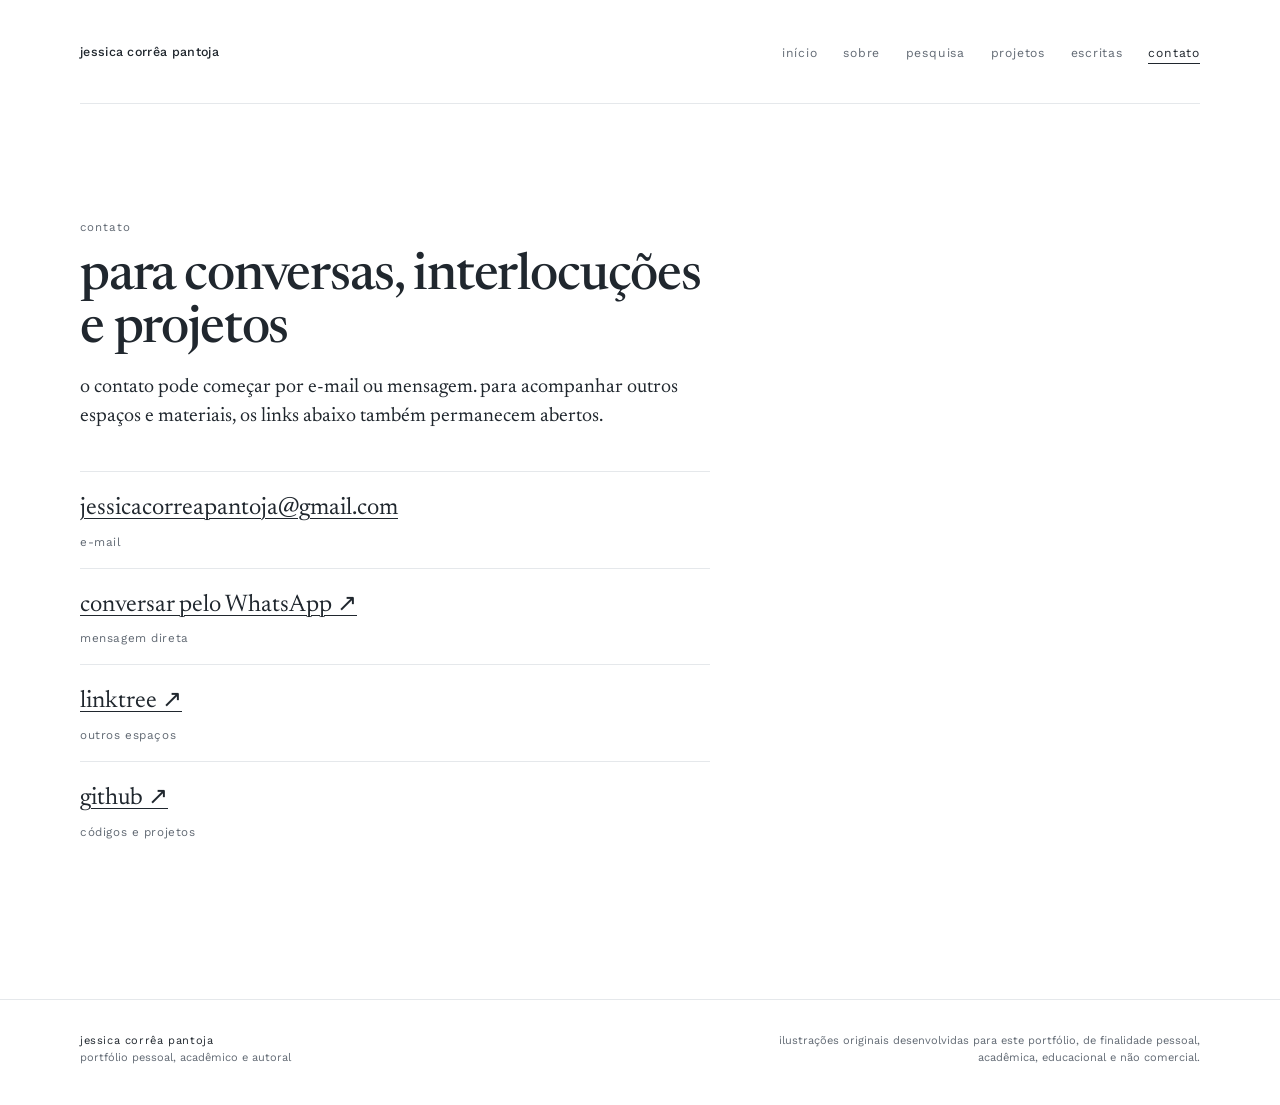
==== portfolio-jessica-correa-publicacao/contato/index.html @ 1dbb88bb "Add files via upload" ====
<!doctype html>
<html lang="pt-BR">
  <head>
    <meta charset="utf-8">
    <meta name="viewport" content="width=device-width, initial-scale=1">
    <meta name="description" content="Contato de Jessica Corrêa Pantoja.">
    <title>contato · jessica corrêa pantoja</title>
    <link rel="stylesheet" href="../assets/css/style.css">
    <script defer src="../assets/js/main.js"></script>
  </head>
  <body>
    <a class="skip-link" href="#conteudo">ir para o conteúdo</a>
    <header class="site-shell site-header">
      <a class="wordmark" href="../">jessica corrêa pantoja</a>
      <button class="nav-toggle" type="button" data-nav-toggle aria-expanded="false" aria-controls="navegacao">menu</button>
      <nav class="site-nav" id="navegacao" data-site-nav aria-label="navegação principal"><ul><li><a href="../">início</a></li><li><a href="../sobre/">sobre</a></li><li><a href="../pesquisa/">pesquisa</a></li><li><a href="../projetos/">projetos</a></li><li><a href="../escritas/">escritas</a></li><li><a href="./" aria-current="page">contato</a></li></ul></nav>
    </header>

    <main id="conteudo" class="site-shell page">
      <div class="contact-block">
        <p class="eyebrow">contato</p>
        <h1>para conversas, interlocuções e projetos</h1>
        <p class="intro">o contato pode começar por e-mail ou mensagem. para acompanhar outros espaços e materiais, os links abaixo também permanecem abertos.</p>
        <ul class="contact-links">
          <li><a href="mailto:jessicacorreapantoja@gmail.com">jessicacorreapantoja@gmail.com</a><span>e-mail</span></li>
          <li><a href="https://wa.me/5511980001003" target="_blank" rel="noreferrer">conversar pelo WhatsApp ↗</a><span>mensagem direta</span></li>
          <li><a href="https://linktr.ee/jssccrr" target="_blank" rel="noreferrer">linktree ↗</a><span>outros espaços</span></li>
          <li><a href="https://github.com/correajessica" target="_blank" rel="noreferrer">github ↗</a><span>códigos e projetos</span></li>
        </ul>
      </div>
    </main>

    <footer class="site-footer"><div class="site-shell footer-grid"><div><p class="footer-title">jessica corrêa pantoja</p><p class="footer-copy">portfólio pessoal, acadêmico e autoral</p></div><p class="credit">ilustrações originais desenvolvidas para este portfólio, de finalidade pessoal, acadêmica, educacional e não comercial.</p></div></footer>
  </body>
</html>
---- portfolio-jessica-correa-publicacao/assets/css/style.css ----
@import url("https://fonts.googleapis.com/css2?family=Newsreader:opsz,wght@6..72,400;6..72,500;6..72,600&family=Work+Sans:wght@400;450;500;600&display=swap");

:root {
  --paper: #ffffff;
  --ink: #20272e;
  --muted: #626a74;
  --line: #e5e8eb;
  --blue: #41617c;
  --rose: #a85e68;
  --ochre: #a8742a;
  --blue-soft: #f5f7f9;
  --serif: "Newsreader", Georgia, serif;
  --sans: "Work Sans", Arial, sans-serif;
  --content: 1120px;
  --reading: 690px;
}

* { box-sizing: border-box; }

html { scroll-behavior: smooth; }

body {
  min-width: 320px;
  margin: 0;
  color: var(--ink);
  background: var(--paper);
  font-family: var(--sans);
  font-size: 16px;
  font-weight: 400;
  line-height: 1.72;
  text-rendering: optimizeLegibility;
}

::selection { color: var(--paper); background: var(--blue); }

a { color: inherit; text-underline-offset: .18em; text-decoration-thickness: 1px; }
a:hover { color: var(--blue); }
a:focus-visible, button:focus-visible {
  outline: 2px solid var(--blue);
  outline-offset: 4px;
}

.skip-link {
  position: fixed;
  z-index: 30;
  top: 10px;
  left: 10px;
  padding: .55rem .8rem;
  color: var(--paper);
  background: var(--ink);
  transform: translateY(-160%);
}
.skip-link:focus { transform: translateY(0); }

.site-shell { width: min(calc(100% - 3rem), var(--content)); margin-inline: auto; }

.site-header {
  display: flex;
  align-items: center;
  justify-content: space-between;
  min-height: 104px;
  border-bottom: 1px solid var(--line);
}

.wordmark {
  font-size: .78rem;
  font-weight: 500;
  letter-spacing: .025em;
  text-decoration: none;
  white-space: nowrap;
}

.nav-toggle {
  display: none;
  border: 0;
  padding: .45rem 0 .45rem .65rem;
  color: var(--ink);
  background: transparent;
  font: 500 .76rem/1 var(--sans);
  letter-spacing: .08em;
  text-transform: lowercase;
}

.site-nav ul {
  display: flex;
  flex-wrap: wrap;
  justify-content: end;
  gap: clamp(.85rem, 2vw, 1.7rem);
  margin: 0;
  padding: 0;
  list-style: none;
}

.site-nav a {
  color: var(--muted);
  font-size: .76rem;
  letter-spacing: .065em;
  text-decoration: none;
}
.site-nav a:hover, .site-nav a[aria-current="page"] { color: var(--ink); }
.site-nav a[aria-current="page"] { border-bottom: 1px solid var(--ink); padding-bottom: .23rem; }

main { min-height: calc(100vh - 275px); }

.page { padding: clamp(4.25rem, 9vw, 7.5rem) 0 clamp(5rem, 11vw, 9.5rem); }
.page--compact { padding-top: clamp(3.5rem, 7vw, 5.5rem); }

.eyebrow, .meta, .kicker {
  margin: 0 0 1rem;
  color: var(--muted);
  font-size: .72rem;
  letter-spacing: .085em;
  line-height: 1.4;
  text-transform: lowercase;
}

h1, h2, h3, p { margin-top: 0; }
h1, h2, h3 { font-family: var(--serif); font-weight: 500; letter-spacing: -.023em; }
h1 { max-width: 780px; margin-bottom: 1.1rem; font-size: clamp(2.15rem, 4vw, 3.55rem); line-height: 1.02; }
h2 { margin-bottom: .9rem; font-size: clamp(1.6rem, 2.7vw, 2.2rem); line-height: 1.08; }
h3 { margin-bottom: .52rem; font-size: clamp(1.35rem, 2.2vw, 1.72rem); line-height: 1.16; }

.lede { max-width: 625px; margin-bottom: 0; font-family: var(--serif); font-size: clamp(1.27rem, 2.2vw, 1.62rem); line-height: 1.36; }
.intro { max-width: var(--reading); font-family: var(--serif); font-size: 1.24rem; line-height: 1.45; }
.prose { max-width: var(--reading); }
.prose p + p { margin-top: 1.25rem; }

.page-heading--illustrated {
  display: grid;
  grid-template-columns: minmax(0, 1fr) minmax(190px, .4fr);
  gap: clamp(1.5rem, 5vw, 5rem);
  align-items: end;
}
.page-heading--illustrated .intro { margin-bottom: 0; }
.page-illustration { width: min(100%, 275px); margin: 0; justify-self: end; }
.page-illustration--research { width: min(100%, 295px); }
.page-illustration img, .about-cat { display: block; width: 100%; height: auto; }

.home { display: grid; align-content: center; min-height: calc(100vh - 104px); padding: 7vh 0 13vh; }
.home .eyebrow { margin-bottom: 1.2rem; }
.home__links { display: flex; flex-wrap: wrap; gap: 1.25rem; margin-top: 2.5rem; }
.text-link { color: var(--blue); font-size: .79rem; letter-spacing: .045em; }

.section-rule { width: 100%; height: 1px; margin: clamp(3rem, 7vw, 5.4rem) 0; background: var(--line); }

.split-intro { display: grid; grid-template-columns: minmax(0, 1.05fr) minmax(260px, .65fr); gap: clamp(2.5rem, 8vw, 8rem); align-items: start; }
.about-aside { display: grid; justify-items: start; gap: 1.5rem; }
.portrait { width: min(100%, 245px); margin: .2rem 0 0; }
.portrait img { display: block; width: 100%; aspect-ratio: 1 / 1; object-fit: cover; object-position: 50% 35%; filter: saturate(.92); }
.portrait figcaption { margin-top: .75rem; color: var(--muted); font-size: .68rem; letter-spacing: .055em; }
.about-cat { width: 120px; }

.research-focus { display: grid; grid-template-columns: minmax(0, 1fr) minmax(260px, .65fr); gap: clamp(2.5rem, 8vw, 7rem); align-items: end; padding: clamp(2.3rem, 5vw, 4rem) 0; border-top: 1px solid var(--line); border-bottom: 1px solid var(--line); }
.research-focus h2 { max-width: 650px; }
.research-focus p { margin-bottom: 0; }
.funding-note { max-width: 290px; margin: 0; color: var(--blue); font-size: .78rem; line-height: 1.55; }
.themes { display: flex; flex-wrap: wrap; gap: .6rem 1.2rem; max-width: 820px; margin: 1.8rem 0 0; padding: 0; list-style: none; }
.themes li { color: var(--muted); font-size: .77rem; letter-spacing: .04em; }

.profile-links { display: flex; flex-wrap: wrap; gap: .75rem 1.5rem; max-width: 760px; margin: 1.6rem 0 0; padding: 0; list-style: none; }
.profile-links a { color: var(--blue); font-size: .79rem; }

.project-list, .publication-list { margin: 0; padding: 0; list-style: none; }
.project, .publication { display: grid; grid-template-columns: 72px minmax(0, 1fr); gap: 1.4rem; padding: clamp(2rem, 4vw, 3.3rem) 0; border-top: 1px solid var(--line); }
.project__number, .publication__number { color: var(--muted); font-size: .72rem; letter-spacing: .075em; }
.project p, .publication p { max-width: 650px; margin-bottom: 1.1rem; }
.project__link, .publication__link { color: var(--blue); font-size: .79rem; letter-spacing: .03em; }
.project__links { display: flex; flex-wrap: wrap; gap: .6rem 1.15rem; margin-bottom: 0 !important; }

.quote-block { max-width: 790px; margin: 0 0 clamp(3.5rem, 8vw, 6rem); padding: 0 0 0 clamp(1.2rem, 4vw, 3rem); border-left: 1px solid var(--blue); }
.quote-block blockquote { margin: 0 0 1rem; font-family: var(--serif); font-size: clamp(1.65rem, 3.7vw, 2.8rem); line-height: 1.12; }
.quote-block cite { color: var(--muted); font-size: .78rem; font-style: normal; }

.poetry { max-width: 720px; padding: clamp(5rem, 14vw, 10rem) 0 clamp(2rem, 5vw, 4rem); }
.poetry .meta { margin-bottom: 1.35rem; }
.poetry p { max-width: 520px; color: var(--muted); }

.contact-block { max-width: 630px; }
.contact-links { margin: 2.5rem 0 0; padding: 0; list-style: none; }
.contact-links li { padding: 1rem 0; border-top: 1px solid var(--line); }
.contact-links a { font-family: var(--serif); font-size: clamp(1.18rem, 2.4vw, 1.5rem); }
.contact-links span { display: block; margin-top: .15rem; color: var(--muted); font-size: .73rem; letter-spacing: .05em; }

.site-footer { border-top: 1px solid var(--line); }
.footer-grid { display: grid; grid-template-columns: 1.1fr .8fr; gap: 2rem; padding: 2rem 0 2.4rem; }
.footer-title, .footer-copy, .credit { margin: 0; font-size: .69rem; line-height: 1.6; }
.footer-title { letter-spacing: .055em; }
.footer-copy, .credit { color: var(--muted); }
.credit { max-width: 525px; text-align: right; }
.credit a { color: inherit; }

@media (max-width: 680px) {
  .site-shell { width: min(calc(100% - 2.2rem), var(--content)); }
  .site-header { min-height: 82px; position: relative; }
  .nav-toggle { display: inline-block; }
  .site-nav { display: none; position: absolute; z-index: 10; top: calc(100% + 1px); right: 0; left: 0; padding: 1.2rem 0 1.5rem; background: var(--paper); border-bottom: 1px solid var(--line); }
  .site-nav[data-open="true"] { display: block; }
  .site-nav ul { display: grid; gap: .9rem; }
  .site-nav a { font-size: .78rem; }
  .home { min-height: calc(100vh - 82px); padding-bottom: 12vh; }
  .split-intro, .research-focus, .page-heading--illustrated { grid-template-columns: 1fr; }
  .portrait { order: -1; width: 190px; }
  .page-illustration { width: min(100%, 220px); margin-top: 1rem; justify-self: start; }
  .project, .publication { grid-template-columns: 1fr; gap: .6rem; }
  .footer-grid { grid-template-columns: 1fr; gap: 1.2rem; }
  .credit { text-align: left; }
}

@media (prefers-reduced-motion: reduce) { html { scroll-behavior: auto; } }
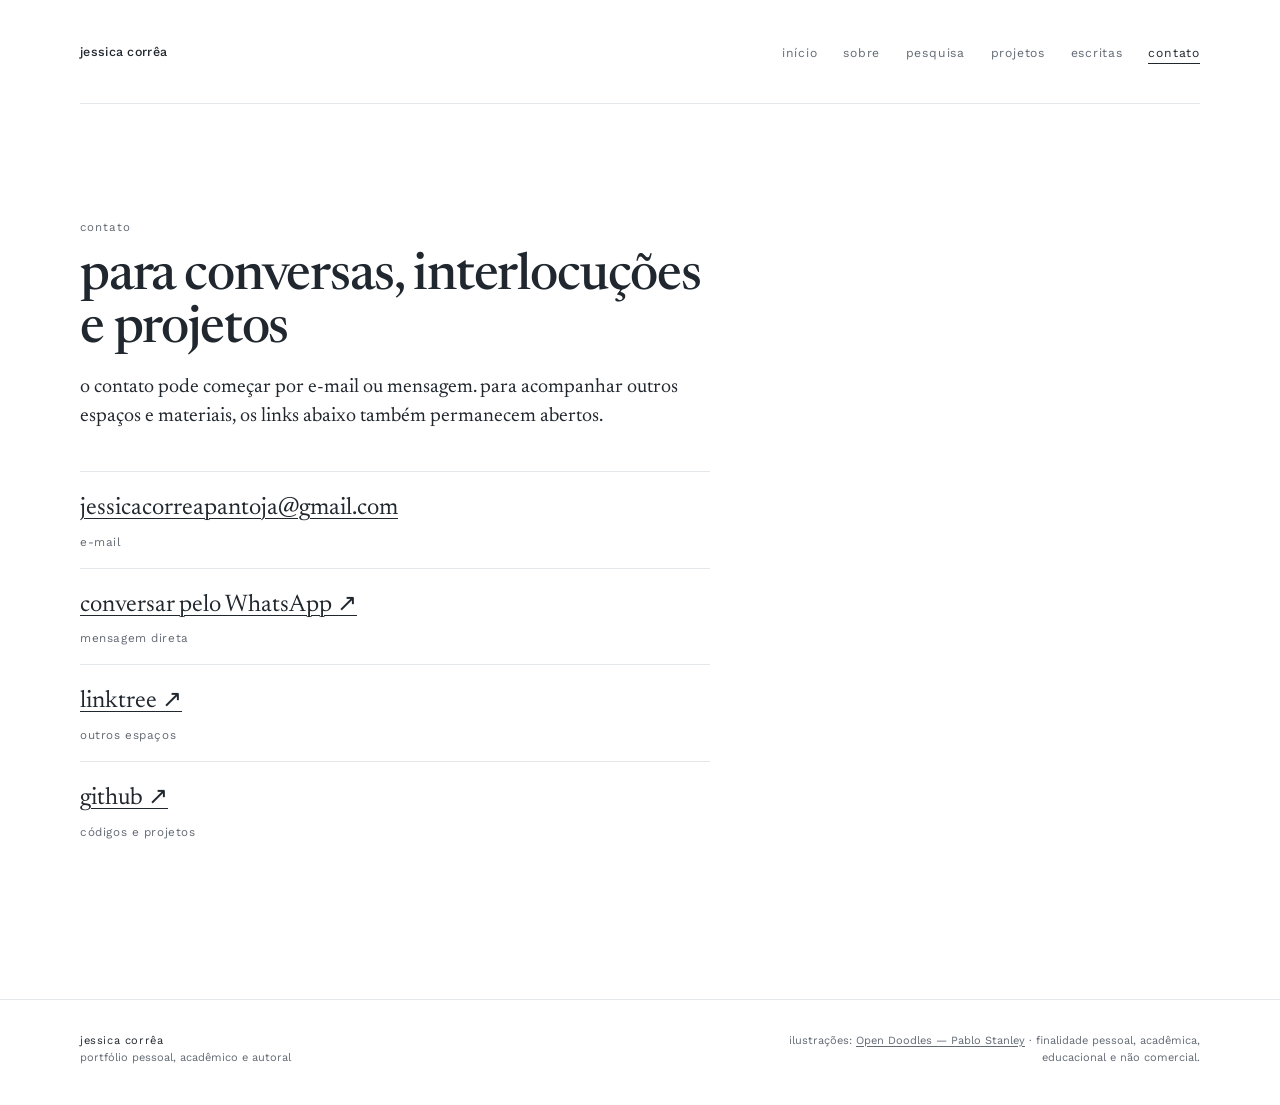
==== commit 91e1e68a: "Atualiza ilustrações e nome público do portfólio" ====
--- a/portfolio-jessica-correa-publicacao/contato/index.html
+++ b/portfolio-jessica-correa-publicacao/contato/index.html
@@ -3,15 +3,15 @@
   <head>
     <meta charset="utf-8">
     <meta name="viewport" content="width=device-width, initial-scale=1">
-    <meta name="description" content="Contato de Jessica Corrêa Pantoja.">
-    <title>contato · jessica corrêa pantoja</title>
+    <meta name="description" content="Contato de Jessica Corrêa.">
+    <title>contato · jessica corrêa</title>
     <link rel="stylesheet" href="../assets/css/style.css">
     <script defer src="../assets/js/main.js"></script>
   </head>
   <body>
     <a class="skip-link" href="#conteudo">ir para o conteúdo</a>
     <header class="site-shell site-header">
-      <a class="wordmark" href="../">jessica corrêa pantoja</a>
+      <a class="wordmark" href="../">jessica corrêa</a>
       <button class="nav-toggle" type="button" data-nav-toggle aria-expanded="false" aria-controls="navegacao">menu</button>
       <nav class="site-nav" id="navegacao" data-site-nav aria-label="navegação principal"><ul><li><a href="../">início</a></li><li><a href="../sobre/">sobre</a></li><li><a href="../pesquisa/">pesquisa</a></li><li><a href="../projetos/">projetos</a></li><li><a href="../escritas/">escritas</a></li><li><a href="./" aria-current="page">contato</a></li></ul></nav>
     </header>
@@ -30,6 +30,6 @@
       </div>
     </main>
 
-    <footer class="site-footer"><div class="site-shell footer-grid"><div><p class="footer-title">jessica corrêa pantoja</p><p class="footer-copy">portfólio pessoal, acadêmico e autoral</p></div><p class="credit">ilustrações originais desenvolvidas para este portfólio, de finalidade pessoal, acadêmica, educacional e não comercial.</p></div></footer>
+    <footer class="site-footer"><div class="site-shell footer-grid"><div><p class="footer-title">jessica corrêa</p><p class="footer-copy">portfólio pessoal, acadêmico e autoral</p></div><p class="credit">ilustrações: <a href="https://www.opendoodles.com/" target="_blank" rel="noreferrer">Open Doodles — Pablo Stanley</a> · finalidade pessoal, acadêmica, educacional e não comercial.</p></div></footer>
   </body>
 </html>
--- a/portfolio-jessica-correa-publicacao/assets/css/style.css
+++ b/portfolio-jessica-correa-publicacao/assets/css/style.css
@@ -134,7 +134,7 @@
 .page-heading--illustrated .intro { margin-bottom: 0; }
 .page-illustration { width: min(100%, 275px); margin: 0; justify-self: end; }
 .page-illustration--research { width: min(100%, 295px); }
-.page-illustration img, .about-cat { display: block; width: 100%; height: auto; }
+.page-illustration img, .about-illustration { display: block; width: 100%; height: auto; }
 
 .home { display: grid; align-content: center; min-height: calc(100vh - 104px); padding: 7vh 0 13vh; }
 .home .eyebrow { margin-bottom: 1.2rem; }
@@ -148,7 +148,7 @@
 .portrait { width: min(100%, 245px); margin: .2rem 0 0; }
 .portrait img { display: block; width: 100%; aspect-ratio: 1 / 1; object-fit: cover; object-position: 50% 35%; filter: saturate(.92); }
 .portrait figcaption { margin-top: .75rem; color: var(--muted); font-size: .68rem; letter-spacing: .055em; }
-.about-cat { width: 120px; }
+.about-illustration { width: 158px; }
 
 .research-focus { display: grid; grid-template-columns: minmax(0, 1fr) minmax(260px, .65fr); gap: clamp(2.5rem, 8vw, 7rem); align-items: end; padding: clamp(2.3rem, 5vw, 4rem) 0; border-top: 1px solid var(--line); border-bottom: 1px solid var(--line); }
 .research-focus h2 { max-width: 650px; }
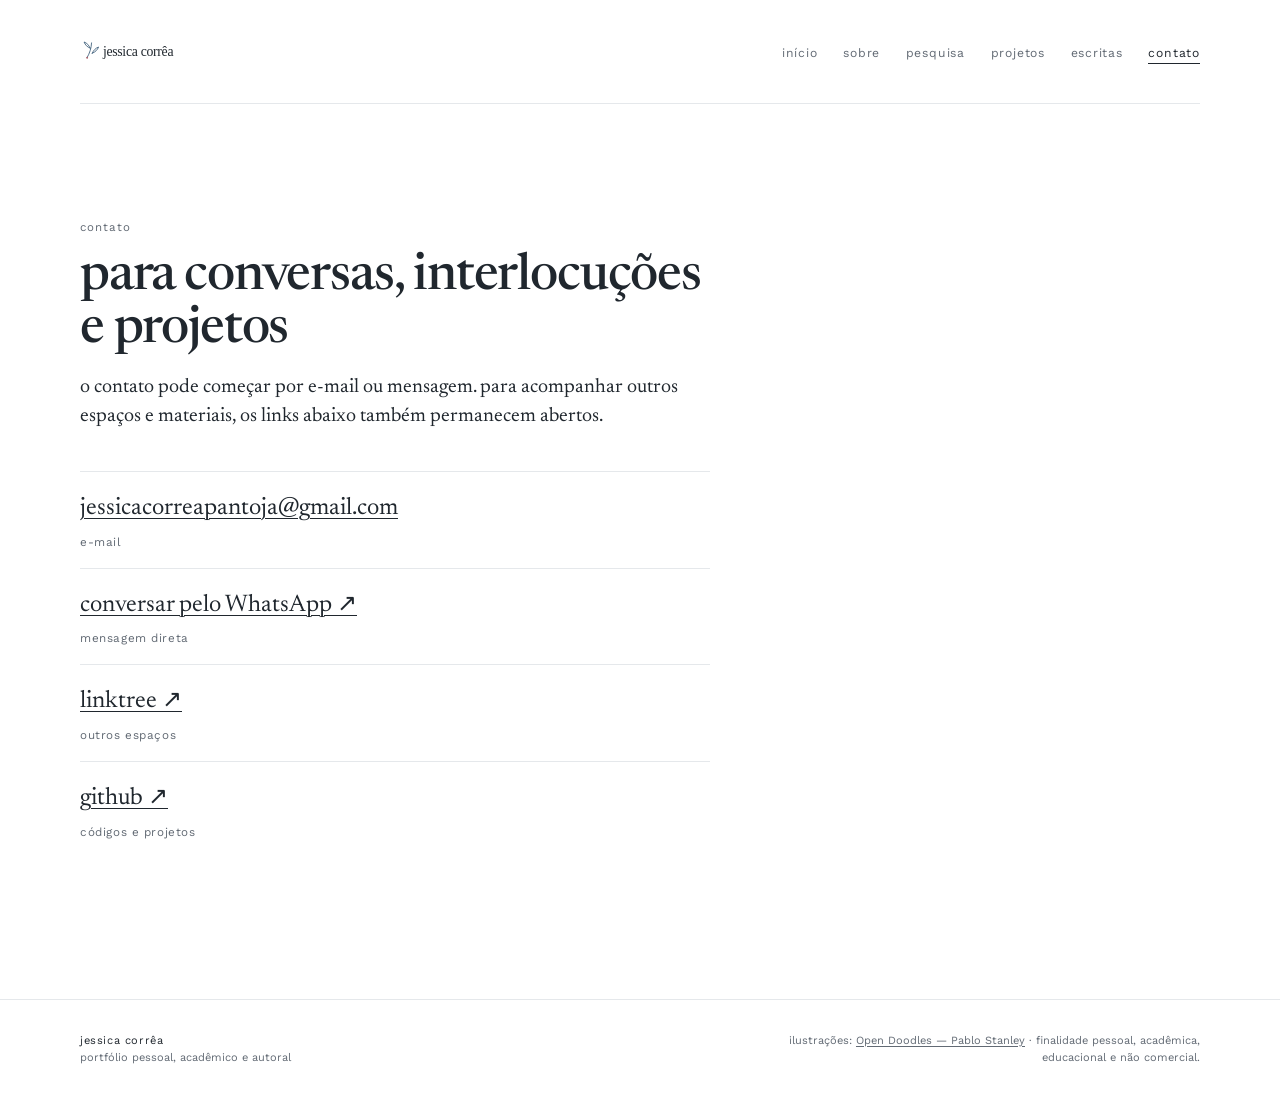
==== commit d569760c: "Aprimora identidade visual e compartilhamento" ====
--- a/portfolio-jessica-correa-publicacao/contato/index.html
+++ b/portfolio-jessica-correa-publicacao/contato/index.html
@@ -3,15 +3,32 @@
   <head>
     <meta charset="utf-8">
     <meta name="viewport" content="width=device-width, initial-scale=1">
-    <meta name="description" content="Contato de Jessica Corrêa.">
+    <meta name="description" content="Contato de jessica corrêa.">
     <title>contato · jessica corrêa</title>
+    <link rel="canonical" href="https://portfolio-jessica-correa.jessicacorreapantoja.workers.dev/contato/">
+    <link rel="icon" type="image/svg+xml" href="../assets/images/favicon.svg">
+    <meta property="og:type" content="website">
+    <meta property="og:locale" content="pt_BR">
+    <meta property="og:site_name" content="jessica corrêa">
+    <meta property="og:title" content="contato · jessica corrêa">
+    <meta property="og:description" content="para conversas, interlocuções e projetos.">
+    <meta property="og:url" content="https://portfolio-jessica-correa.jessicacorreapantoja.workers.dev/contato/">
+    <meta property="og:image" content="https://portfolio-jessica-correa.jessicacorreapantoja.workers.dev/assets/images/og-jessica-correa.png">
+    <meta property="og:image:type" content="image/png">
+    <meta property="og:image:width" content="1200">
+    <meta property="og:image:height" content="630">
+    <meta property="og:image:alt" content="jessica corrêa — pesquisa, educação, saúde e tecnologia.">
+    <meta name="twitter:card" content="summary_large_image">
+    <meta name="twitter:title" content="contato · jessica corrêa">
+    <meta name="twitter:description" content="para conversas, interlocuções e projetos.">
+    <meta name="twitter:image" content="https://portfolio-jessica-correa.jessicacorreapantoja.workers.dev/assets/images/og-jessica-correa.png">
     <link rel="stylesheet" href="../assets/css/style.css">
     <script defer src="../assets/js/main.js"></script>
   </head>
   <body>
     <a class="skip-link" href="#conteudo">ir para o conteúdo</a>
     <header class="site-shell site-header">
-      <a class="wordmark" href="../">jessica corrêa</a>
+      <a class="wordmark" href="../" aria-label="jessica corrêa"><img class="brand-logo" src="../assets/images/logo-jessica-correa.svg" alt="jessica corrêa"></a>
       <button class="nav-toggle" type="button" data-nav-toggle aria-expanded="false" aria-controls="navegacao">menu</button>
       <nav class="site-nav" id="navegacao" data-site-nav aria-label="navegação principal"><ul><li><a href="../">início</a></li><li><a href="../sobre/">sobre</a></li><li><a href="../pesquisa/">pesquisa</a></li><li><a href="../projetos/">projetos</a></li><li><a href="../escritas/">escritas</a></li><li><a href="./" aria-current="page">contato</a></li></ul></nav>
     </header>
--- a/portfolio-jessica-correa-publicacao/assets/css/style.css
+++ b/portfolio-jessica-correa-publicacao/assets/css/style.css
@@ -63,12 +63,13 @@
 }
 
 .wordmark {
-  font-size: .78rem;
-  font-weight: 500;
-  letter-spacing: .025em;
+  display: inline-flex;
+  align-items: center;
+  line-height: 0;
   text-decoration: none;
   white-space: nowrap;
 }
+.brand-logo { display: block; width: 178px; height: auto; }
 
 .nav-toggle {
   display: none;
@@ -134,21 +135,26 @@
 .page-heading--illustrated .intro { margin-bottom: 0; }
 .page-illustration { width: min(100%, 275px); margin: 0; justify-self: end; }
 .page-illustration--research { width: min(100%, 295px); }
+.page-illustration--writing { width: min(100%, 158px); margin-bottom: .15rem; }
 .page-illustration img, .about-illustration { display: block; width: 100%; height: auto; }
 
-.home { display: grid; align-content: center; min-height: calc(100vh - 104px); padding: 7vh 0 13vh; }
+.home { display: grid; grid-template-columns: minmax(0, 1.08fr) minmax(250px, .55fr); gap: clamp(2.4rem, 8vw, 8rem); align-content: center; min-height: calc(100vh - 104px); padding: 7vh 0 13vh; }
+.home__content { max-width: 700px; }
 .home .eyebrow { margin-bottom: 1.2rem; }
 .home__links { display: flex; flex-wrap: wrap; gap: 1.25rem; margin-top: 2.5rem; }
+.home__visual { position: relative; align-self: center; min-height: 330px; }
+.home__plant, .home__cup { position: absolute; display: block; width: auto; height: auto; filter: brightness(1.1) contrast(1.03); }
+.home__plant { right: 1.5rem; bottom: .15rem; width: min(100%, 225px); }
+.home__cup { left: 0; bottom: 1rem; width: min(52%, 135px); transform: rotate(-4deg); }
 .text-link { color: var(--blue); font-size: .79rem; letter-spacing: .045em; }
 
 .section-rule { width: 100%; height: 1px; margin: clamp(3rem, 7vw, 5.4rem) 0; background: var(--line); }
 
-.split-intro { display: grid; grid-template-columns: minmax(0, 1.05fr) minmax(260px, .65fr); gap: clamp(2.5rem, 8vw, 8rem); align-items: start; }
-.about-aside { display: grid; justify-items: start; gap: 1.5rem; }
 .portrait { width: min(100%, 245px); margin: .2rem 0 0; }
 .portrait img { display: block; width: 100%; aspect-ratio: 1 / 1; object-fit: cover; object-position: 50% 35%; filter: saturate(.92); }
 .portrait figcaption { margin-top: .75rem; color: var(--muted); font-size: .68rem; letter-spacing: .055em; }
-.about-illustration { width: 158px; }
+.prose--about { max-width: 740px; }
+.portrait--after-text { margin-top: clamp(2.8rem, 6vw, 4.5rem); }
 
 .research-focus { display: grid; grid-template-columns: minmax(0, 1fr) minmax(260px, .65fr); gap: clamp(2.5rem, 8vw, 7rem); align-items: end; padding: clamp(2.3rem, 5vw, 4rem) 0; border-top: 1px solid var(--line); border-bottom: 1px solid var(--line); }
 .research-focus h2 { max-width: 650px; }
@@ -197,10 +203,14 @@
   .site-nav[data-open="true"] { display: block; }
   .site-nav ul { display: grid; gap: .9rem; }
   .site-nav a { font-size: .78rem; }
-  .home { min-height: calc(100vh - 82px); padding-bottom: 12vh; }
-  .split-intro, .research-focus, .page-heading--illustrated { grid-template-columns: 1fr; }
-  .portrait { order: -1; width: 190px; }
+  .home { grid-template-columns: 1fr; gap: 1.35rem; min-height: calc(100vh - 82px); padding-bottom: 12vh; }
+  .home__visual { min-height: 210px; max-width: 255px; margin-left: auto; }
+  .home__plant { right: .2rem; width: 165px; }
+  .home__cup { left: 0; bottom: .55rem; width: 96px; }
+  .research-focus, .page-heading--illustrated { grid-template-columns: 1fr; }
+  .portrait { width: 190px; }
   .page-illustration { width: min(100%, 220px); margin-top: 1rem; justify-self: start; }
+  .page-illustration--writing { width: min(100%, 125px); margin-top: .4rem; }
   .project, .publication { grid-template-columns: 1fr; gap: .6rem; }
   .footer-grid { grid-template-columns: 1fr; gap: 1.2rem; }
   .credit { text-align: left; }
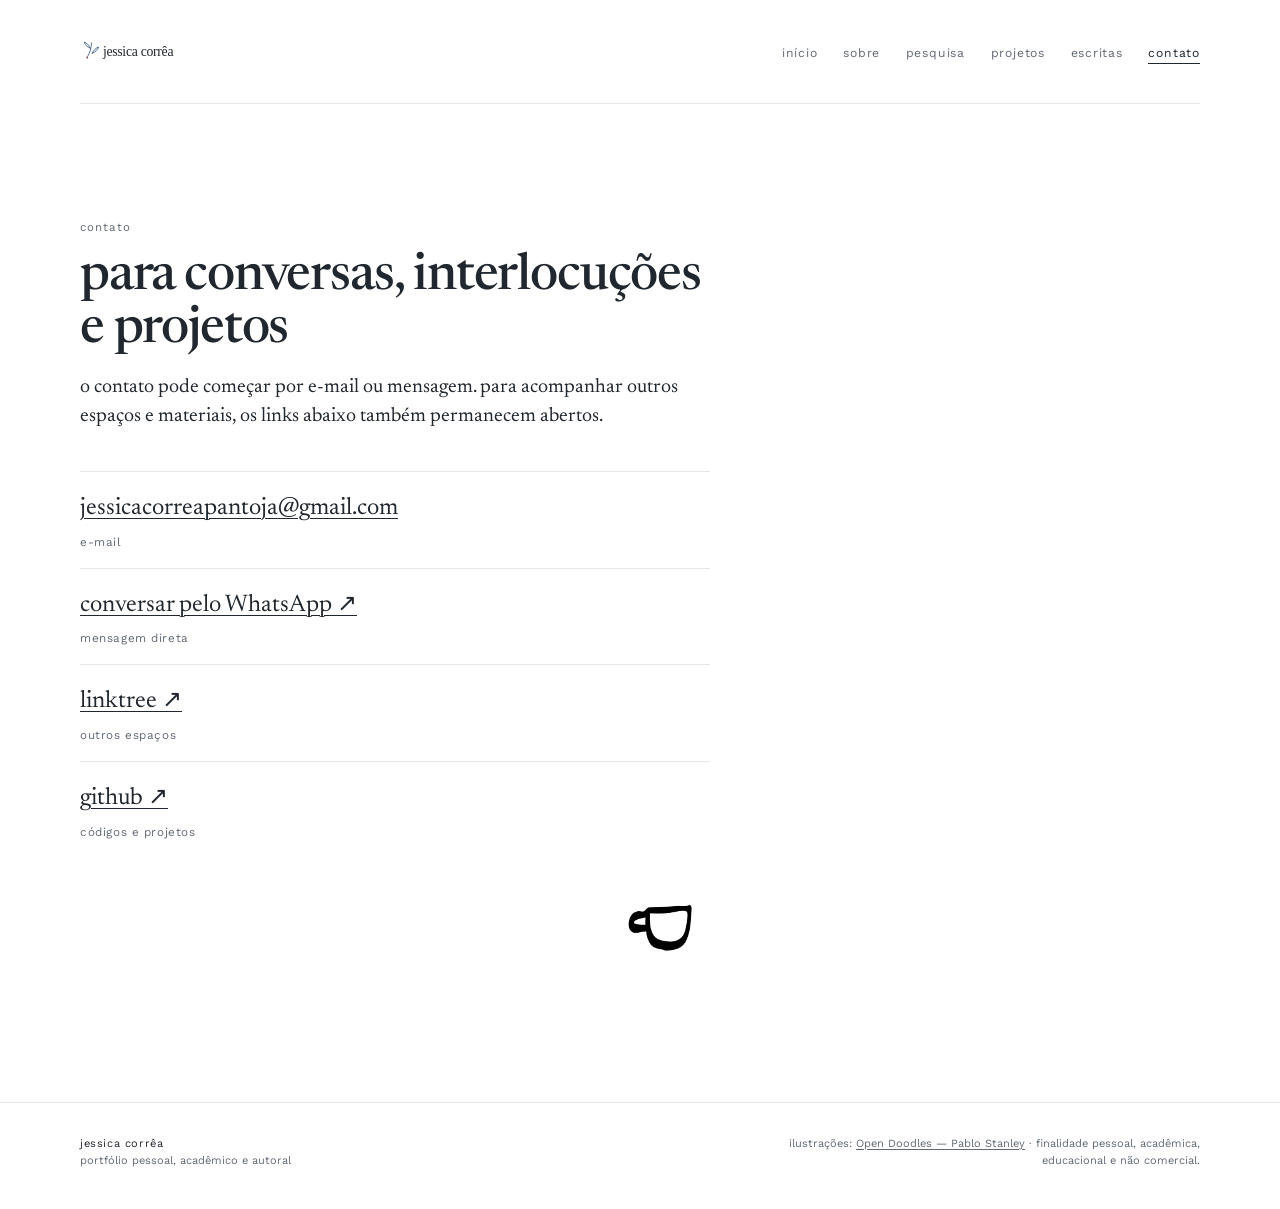
==== commit 62ad0865: "Ajusta ilustrações e composição visual" ====
--- a/portfolio-jessica-correa-publicacao/contato/index.html
+++ b/portfolio-jessica-correa-publicacao/contato/index.html
@@ -44,6 +44,7 @@
           <li><a href="https://linktr.ee/jssccrr" target="_blank" rel="noreferrer">linktree ↗</a><span>outros espaços</span></li>
           <li><a href="https://github.com/correajessica" target="_blank" rel="noreferrer">github ↗</a><span>códigos e projetos</span></li>
         </ul>
+        <figure class="contact-cup" aria-hidden="true"><img src="../assets/images/doodle-xicara.png" alt=""></figure>
       </div>
     </main>
 
--- a/portfolio-jessica-correa-publicacao/assets/css/style.css
+++ b/portfolio-jessica-correa-publicacao/assets/css/style.css
@@ -135,26 +135,28 @@
 .page-heading--illustrated .intro { margin-bottom: 0; }
 .page-illustration { width: min(100%, 275px); margin: 0; justify-self: end; }
 .page-illustration--research { width: min(100%, 295px); }
-.page-illustration--writing { width: min(100%, 158px); margin-bottom: .15rem; }
+.page-heading--writing { grid-template-columns: minmax(0, 690px) minmax(180px, 225px); gap: clamp(1.5rem, 4vw, 3.5rem); max-width: 980px; }
+.page-heading--writing .page-illustration--writing { width: min(100%, 220px); margin-bottom: .1rem; justify-self: start; }
 .page-illustration img, .about-illustration { display: block; width: 100%; height: auto; }
 
 .home { display: grid; grid-template-columns: minmax(0, 1.08fr) minmax(250px, .55fr); gap: clamp(2.4rem, 8vw, 8rem); align-content: center; min-height: calc(100vh - 104px); padding: 7vh 0 13vh; }
 .home__content { max-width: 700px; }
 .home .eyebrow { margin-bottom: 1.2rem; }
 .home__links { display: flex; flex-wrap: wrap; gap: 1.25rem; margin-top: 2.5rem; }
-.home__visual { position: relative; align-self: center; min-height: 330px; }
-.home__plant, .home__cup { position: absolute; display: block; width: auto; height: auto; filter: brightness(1.1) contrast(1.03); }
-.home__plant { right: 1.5rem; bottom: .15rem; width: min(100%, 225px); }
-.home__cup { left: 0; bottom: 1rem; width: min(52%, 135px); transform: rotate(-4deg); }
+.home__visual { align-self: center; margin: 0; }
+.home__reading { width: min(100%, 355px); justify-self: end; }
+.home__reading img { display: block; width: 100%; height: auto; }
 .text-link { color: var(--blue); font-size: .79rem; letter-spacing: .045em; }
 
 .section-rule { width: 100%; height: 1px; margin: clamp(3rem, 7vw, 5.4rem) 0; background: var(--line); }
 
-.portrait { width: min(100%, 245px); margin: .2rem 0 0; }
+.portrait { width: min(100%, 260px); margin: .2rem 0 0; }
 .portrait img { display: block; width: 100%; aspect-ratio: 1 / 1; object-fit: cover; object-position: 50% 35%; filter: saturate(.92); }
 .portrait figcaption { margin-top: .75rem; color: var(--muted); font-size: .68rem; letter-spacing: .055em; }
 .prose--about { max-width: 740px; }
-.portrait--after-text { margin-top: clamp(2.8rem, 6vw, 4.5rem); }
+.about-closing { display: grid; grid-template-columns: 260px minmax(150px, 215px); align-items: end; gap: clamp(2.2rem, 7vw, 6rem); margin-top: clamp(2.8rem, 6vw, 4.5rem); }
+.portrait--after-text { margin-top: 0; }
+.about-levitating { display: block; width: min(100%, 210px); height: auto; margin-bottom: 1.25rem; }
 
 .research-focus { display: grid; grid-template-columns: minmax(0, 1fr) minmax(260px, .65fr); gap: clamp(2.5rem, 8vw, 7rem); align-items: end; padding: clamp(2.3rem, 5vw, 4rem) 0; border-top: 1px solid var(--line); border-bottom: 1px solid var(--line); }
 .research-focus h2 { max-width: 650px; }
@@ -186,6 +188,8 @@
 .contact-links li { padding: 1rem 0; border-top: 1px solid var(--line); }
 .contact-links a { font-family: var(--serif); font-size: clamp(1.18rem, 2.4vw, 1.5rem); }
 .contact-links span { display: block; margin-top: .15rem; color: var(--muted); font-size: .73rem; letter-spacing: .05em; }
+.contact-cup { width: 94px; margin: 2.15rem 0 0 auto; }
+.contact-cup img { display: block; width: 100%; height: auto; filter: brightness(1.1) contrast(1.03); }
 
 .site-footer { border-top: 1px solid var(--line); }
 .footer-grid { display: grid; grid-template-columns: 1.1fr .8fr; gap: 2rem; padding: 2rem 0 2.4rem; }
@@ -204,13 +208,15 @@
   .site-nav ul { display: grid; gap: .9rem; }
   .site-nav a { font-size: .78rem; }
   .home { grid-template-columns: 1fr; gap: 1.35rem; min-height: calc(100vh - 82px); padding-bottom: 12vh; }
-  .home__visual { min-height: 210px; max-width: 255px; margin-left: auto; }
-  .home__plant { right: .2rem; width: 165px; }
-  .home__cup { left: 0; bottom: .55rem; width: 96px; }
+  .home__visual { width: min(100%, 280px); margin-left: auto; }
   .research-focus, .page-heading--illustrated { grid-template-columns: 1fr; }
+  .page-heading--writing { max-width: 100%; }
   .portrait { width: 190px; }
+  .about-closing { grid-template-columns: minmax(0, 190px) minmax(0, 125px); gap: clamp(.75rem, 4vw, 1.25rem); }
+  .about-levitating { width: 125px; margin-bottom: .8rem; }
   .page-illustration { width: min(100%, 220px); margin-top: 1rem; justify-self: start; }
-  .page-illustration--writing { width: min(100%, 125px); margin-top: .4rem; }
+  .page-heading--writing .page-illustration--writing { width: min(100%, 205px); margin-top: 1.1rem; }
+  .contact-cup { width: 82px; margin-top: 1.8rem; }
   .project, .publication { grid-template-columns: 1fr; gap: .6rem; }
   .footer-grid { grid-template-columns: 1fr; gap: 1.2rem; }
   .credit { text-align: left; }
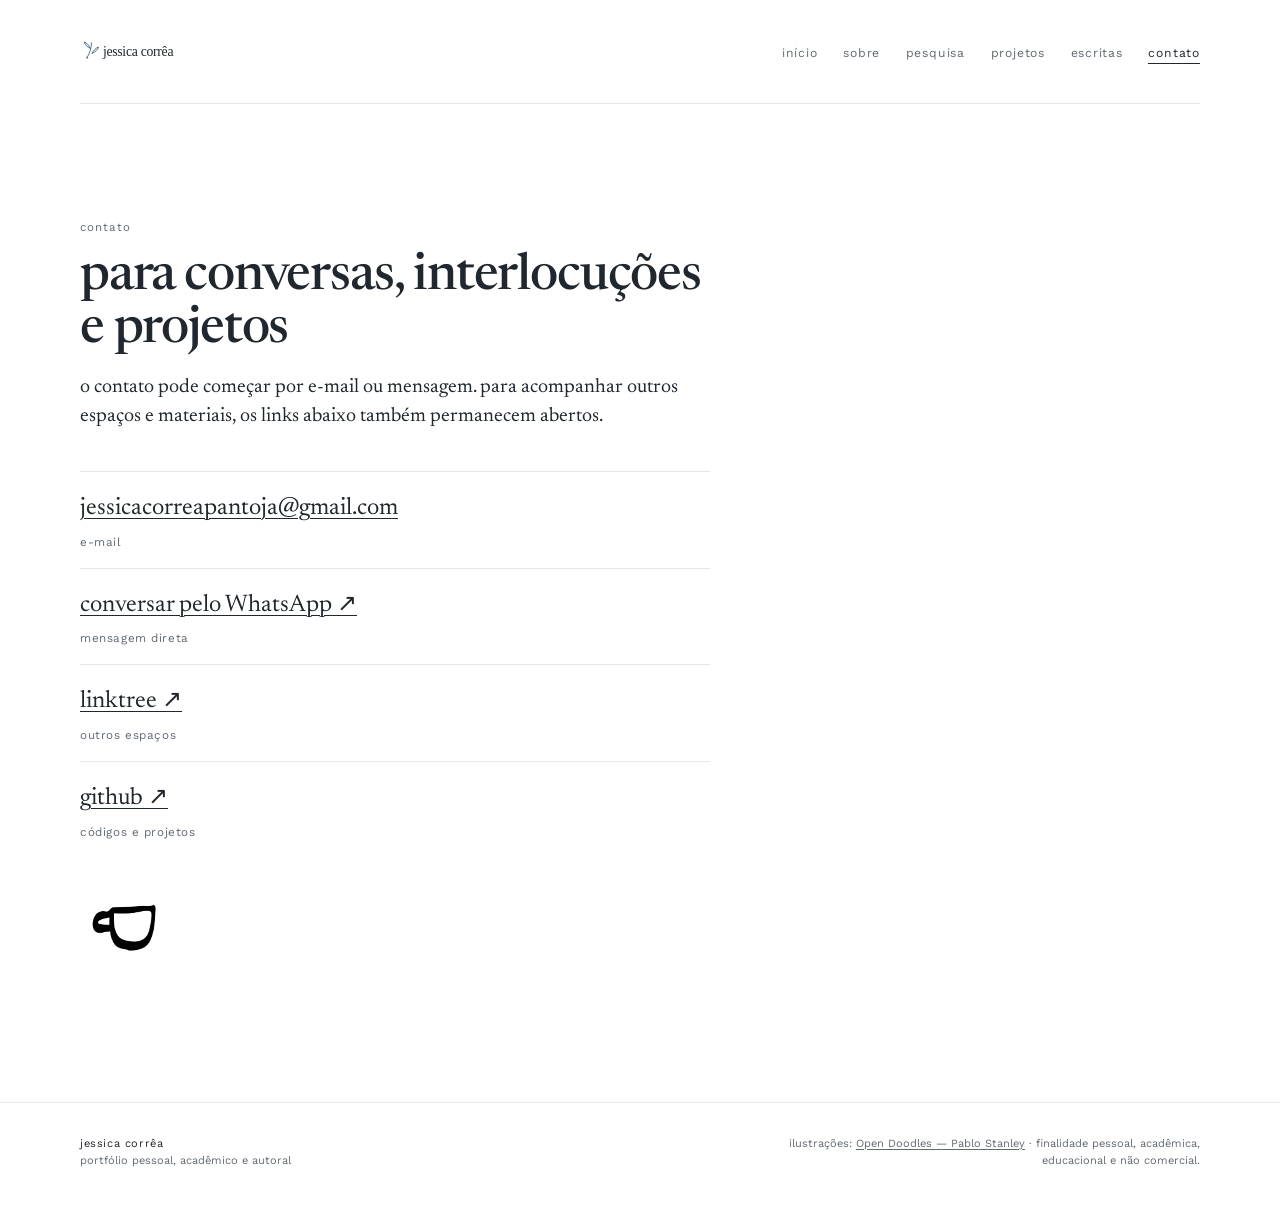
==== commit de492552: "Atualiza imagem de compartilhamento" ====
--- a/portfolio-jessica-correa-publicacao/contato/index.html
+++ b/portfolio-jessica-correa-publicacao/contato/index.html
@@ -5,15 +5,15 @@
     <meta name="viewport" content="width=device-width, initial-scale=1">
     <meta name="description" content="Contato de jessica corrêa.">
     <title>contato · jessica corrêa</title>
-    <link rel="canonical" href="https://portfolio-jessica-correa.jessicacorreapantoja.workers.dev/contato/">
+    <link rel="canonical" href="https://jessicacorrea.study/contato/">
     <link rel="icon" type="image/svg+xml" href="../assets/images/favicon.svg">
     <meta property="og:type" content="website">
     <meta property="og:locale" content="pt_BR">
     <meta property="og:site_name" content="jessica corrêa">
     <meta property="og:title" content="contato · jessica corrêa">
     <meta property="og:description" content="para conversas, interlocuções e projetos.">
-    <meta property="og:url" content="https://portfolio-jessica-correa.jessicacorreapantoja.workers.dev/contato/">
-    <meta property="og:image" content="https://portfolio-jessica-correa.jessicacorreapantoja.workers.dev/assets/images/og-jessica-correa.png">
+    <meta property="og:url" content="https://jessicacorrea.study/contato/">
+    <meta property="og:image" content="https://jessicacorrea.study/assets/images/og-jessica-correa-v2.png">
     <meta property="og:image:type" content="image/png">
     <meta property="og:image:width" content="1200">
     <meta property="og:image:height" content="630">
@@ -21,7 +21,7 @@
     <meta name="twitter:card" content="summary_large_image">
     <meta name="twitter:title" content="contato · jessica corrêa">
     <meta name="twitter:description" content="para conversas, interlocuções e projetos.">
-    <meta name="twitter:image" content="https://portfolio-jessica-correa.jessicacorreapantoja.workers.dev/assets/images/og-jessica-correa.png">
+    <meta name="twitter:image" content="https://jessicacorrea.study/assets/images/og-jessica-correa-v2.png">
     <link rel="stylesheet" href="../assets/css/style.css">
     <script defer src="../assets/js/main.js"></script>
   </head>
--- a/portfolio-jessica-correa-publicacao/assets/css/style.css
+++ b/portfolio-jessica-correa-publicacao/assets/css/style.css
@@ -135,8 +135,7 @@
 .page-heading--illustrated .intro { margin-bottom: 0; }
 .page-illustration { width: min(100%, 275px); margin: 0; justify-self: end; }
 .page-illustration--research { width: min(100%, 295px); }
-.page-heading--writing { grid-template-columns: minmax(0, 690px) minmax(180px, 225px); gap: clamp(1.5rem, 4vw, 3.5rem); max-width: 980px; }
-.page-heading--writing .page-illustration--writing { width: min(100%, 220px); margin-bottom: .1rem; justify-self: start; }
+.page-heading--writing { max-width: 780px; margin-bottom: clamp(1.85rem, 3vw, 2.4rem); }
 .page-illustration img, .about-illustration { display: block; width: 100%; height: auto; }
 
 .home { display: grid; grid-template-columns: minmax(0, 1.08fr) minmax(250px, .55fr); gap: clamp(2.4rem, 8vw, 8rem); align-content: center; min-height: calc(100vh - 104px); padding: 7vh 0 13vh; }
@@ -153,10 +152,15 @@
 .portrait { width: min(100%, 260px); margin: .2rem 0 0; }
 .portrait img { display: block; width: 100%; aspect-ratio: 1 / 1; object-fit: cover; object-position: 50% 35%; filter: saturate(.92); }
 .portrait figcaption { margin-top: .75rem; color: var(--muted); font-size: .68rem; letter-spacing: .055em; }
-.prose--about { max-width: 740px; }
-.about-closing { display: grid; grid-template-columns: 260px minmax(150px, 215px); align-items: end; gap: clamp(2.2rem, 7vw, 6rem); margin-top: clamp(2.8rem, 6vw, 4.5rem); }
-.portrait--after-text { margin-top: 0; }
-.about-levitating { display: block; width: min(100%, 210px); height: auto; margin-bottom: 1.25rem; }
+.prose--about { max-width: 880px; }
+.prose--about > p { max-width: 740px; }
+.about-heading { display: grid; grid-template-columns: minmax(0, 650px) minmax(205px, 270px); gap: clamp(1.4rem, 3.5vw, 3.25rem); align-items: start; max-width: 990px; margin-bottom: 1.8rem; }
+.about-heading h1 { margin-bottom: .78rem; }
+.about-quote { max-width: 600px; margin: 0 0 clamp(2.6rem, 5vw, 3.75rem); padding-left: clamp(1.1rem, 2.4vw, 1.6rem); border-left: 1px solid var(--blue); }
+.about-quote p { margin: 0 0 .55rem; font-family: var(--serif); font-size: clamp(1.28rem, 2.25vw, 1.62rem); line-height: 1.23; }
+.about-quote cite { color: var(--muted); font-size: .76rem; font-style: normal; }
+.portrait--after-text { margin-top: clamp(2.8rem, 6vw, 4.5rem); }
+.about-levitating { display: block; width: min(100%, 260px); height: auto; margin-top: 1.85rem; justify-self: center; }
 
 .research-focus { display: grid; grid-template-columns: minmax(0, 1fr) minmax(260px, .65fr); gap: clamp(2.5rem, 8vw, 7rem); align-items: end; padding: clamp(2.3rem, 5vw, 4rem) 0; border-top: 1px solid var(--line); border-bottom: 1px solid var(--line); }
 .research-focus h2 { max-width: 650px; }
@@ -175,7 +179,7 @@
 .project__link, .publication__link { color: var(--blue); font-size: .79rem; letter-spacing: .03em; }
 .project__links { display: flex; flex-wrap: wrap; gap: .6rem 1.15rem; margin-bottom: 0 !important; }
 
-.quote-block { max-width: 790px; margin: 0 0 clamp(3.5rem, 8vw, 6rem); padding: 0 0 0 clamp(1.2rem, 4vw, 3rem); border-left: 1px solid var(--blue); }
+.quote-block { max-width: 790px; margin: 0 0 clamp(2.25rem, 4vw, 3rem); padding: 0 0 0 clamp(1.2rem, 4vw, 3rem); border-left: 1px solid var(--blue); }
 .quote-block blockquote { margin: 0 0 1rem; font-family: var(--serif); font-size: clamp(1.65rem, 3.7vw, 2.8rem); line-height: 1.12; }
 .quote-block cite { color: var(--muted); font-size: .78rem; font-style: normal; }
 
@@ -188,7 +192,7 @@
 .contact-links li { padding: 1rem 0; border-top: 1px solid var(--line); }
 .contact-links a { font-family: var(--serif); font-size: clamp(1.18rem, 2.4vw, 1.5rem); }
 .contact-links span { display: block; margin-top: .15rem; color: var(--muted); font-size: .73rem; letter-spacing: .05em; }
-.contact-cup { width: 94px; margin: 2.15rem 0 0 auto; }
+.contact-cup { width: 94px; margin: 2.15rem 0 0; }
 .contact-cup img { display: block; width: 100%; height: auto; filter: brightness(1.1) contrast(1.03); }
 
 .site-footer { border-top: 1px solid var(--line); }
@@ -210,12 +214,12 @@
   .home { grid-template-columns: 1fr; gap: 1.35rem; min-height: calc(100vh - 82px); padding-bottom: 12vh; }
   .home__visual { width: min(100%, 280px); margin-left: auto; }
   .research-focus, .page-heading--illustrated { grid-template-columns: 1fr; }
-  .page-heading--writing { max-width: 100%; }
+  .page-heading--writing { max-width: 100%; margin-bottom: 1.85rem; }
   .portrait { width: 190px; }
-  .about-closing { grid-template-columns: minmax(0, 190px) minmax(0, 125px); gap: clamp(.75rem, 4vw, 1.25rem); }
-  .about-levitating { width: 125px; margin-bottom: .8rem; }
+  .prose--about > p { max-width: 100%; }
+  .about-heading { grid-template-columns: 1fr; gap: .35rem; margin-bottom: 1.55rem; }
+  .about-levitating { width: 190px; margin: .8rem 0 0 auto; }
   .page-illustration { width: min(100%, 220px); margin-top: 1rem; justify-self: start; }
-  .page-heading--writing .page-illustration--writing { width: min(100%, 205px); margin-top: 1.1rem; }
   .contact-cup { width: 82px; margin-top: 1.8rem; }
   .project, .publication { grid-template-columns: 1fr; gap: .6rem; }
   .footer-grid { grid-template-columns: 1fr; gap: 1.2rem; }
